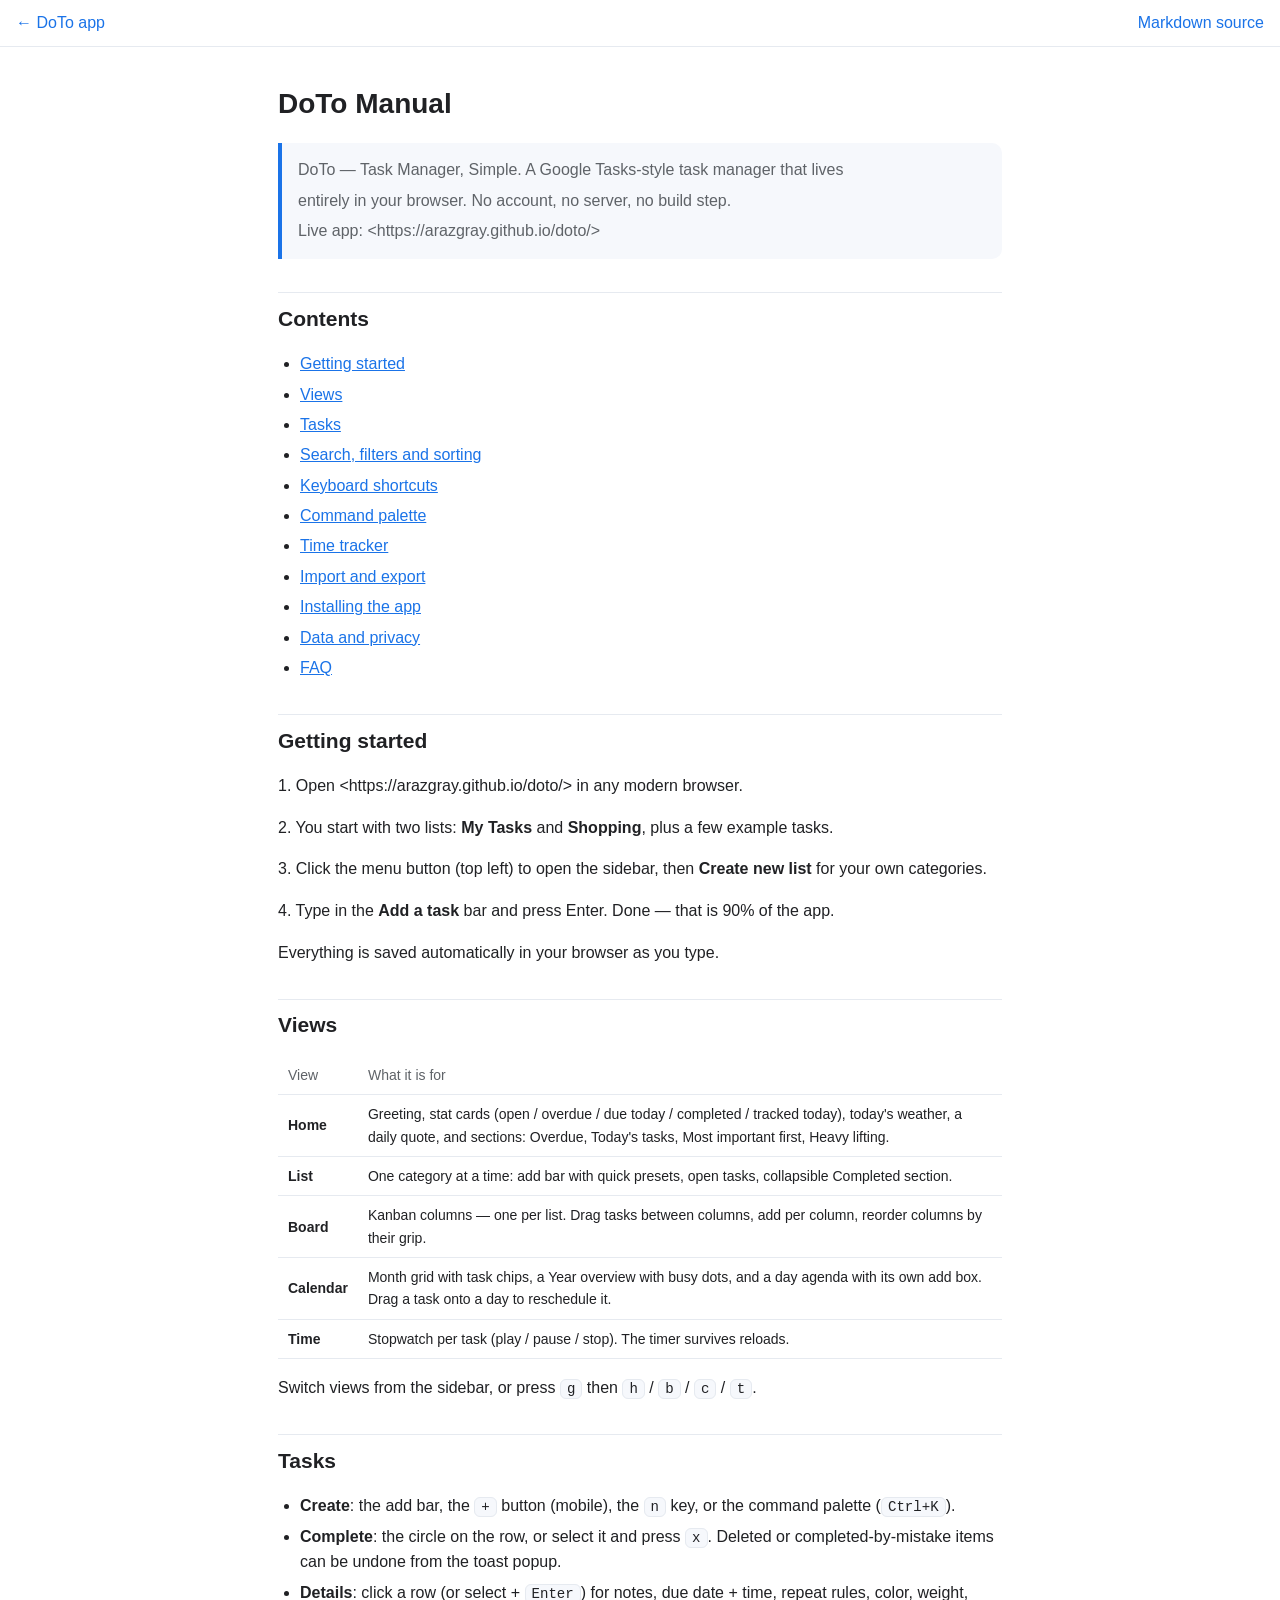
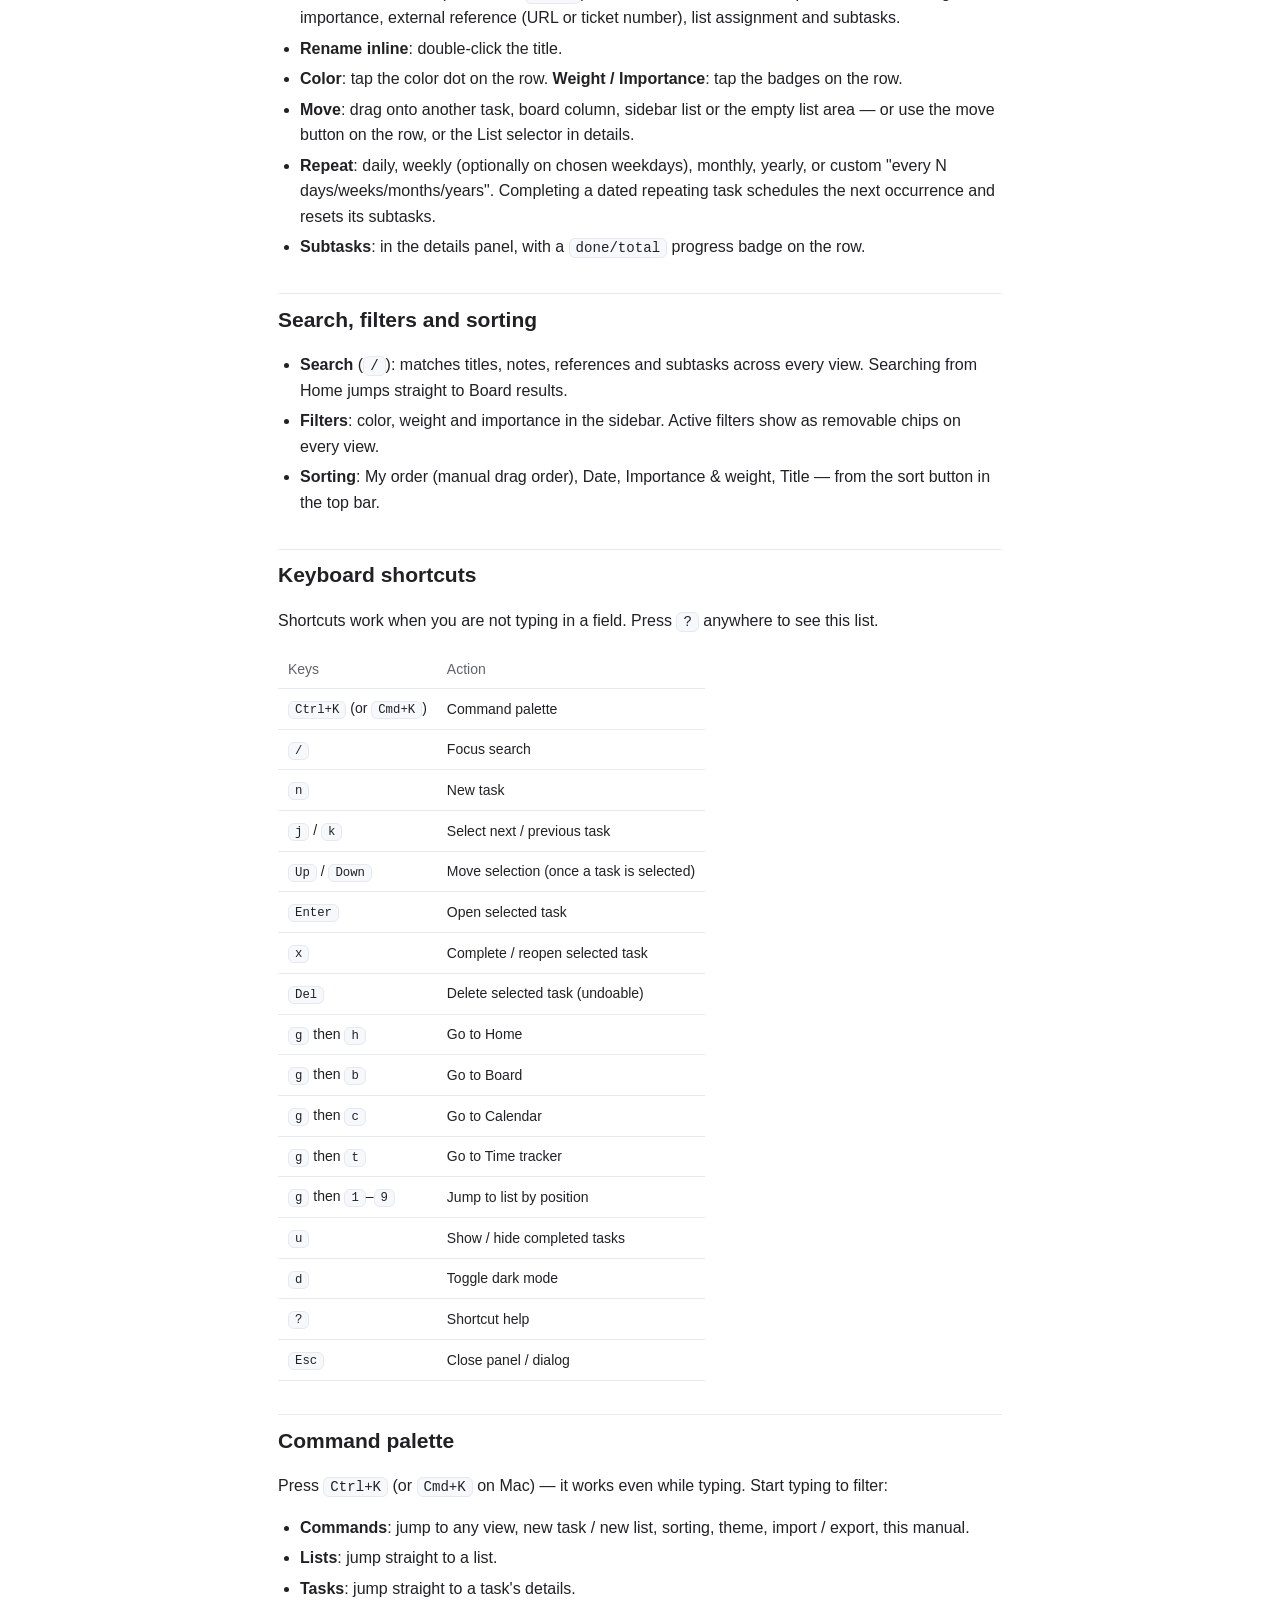
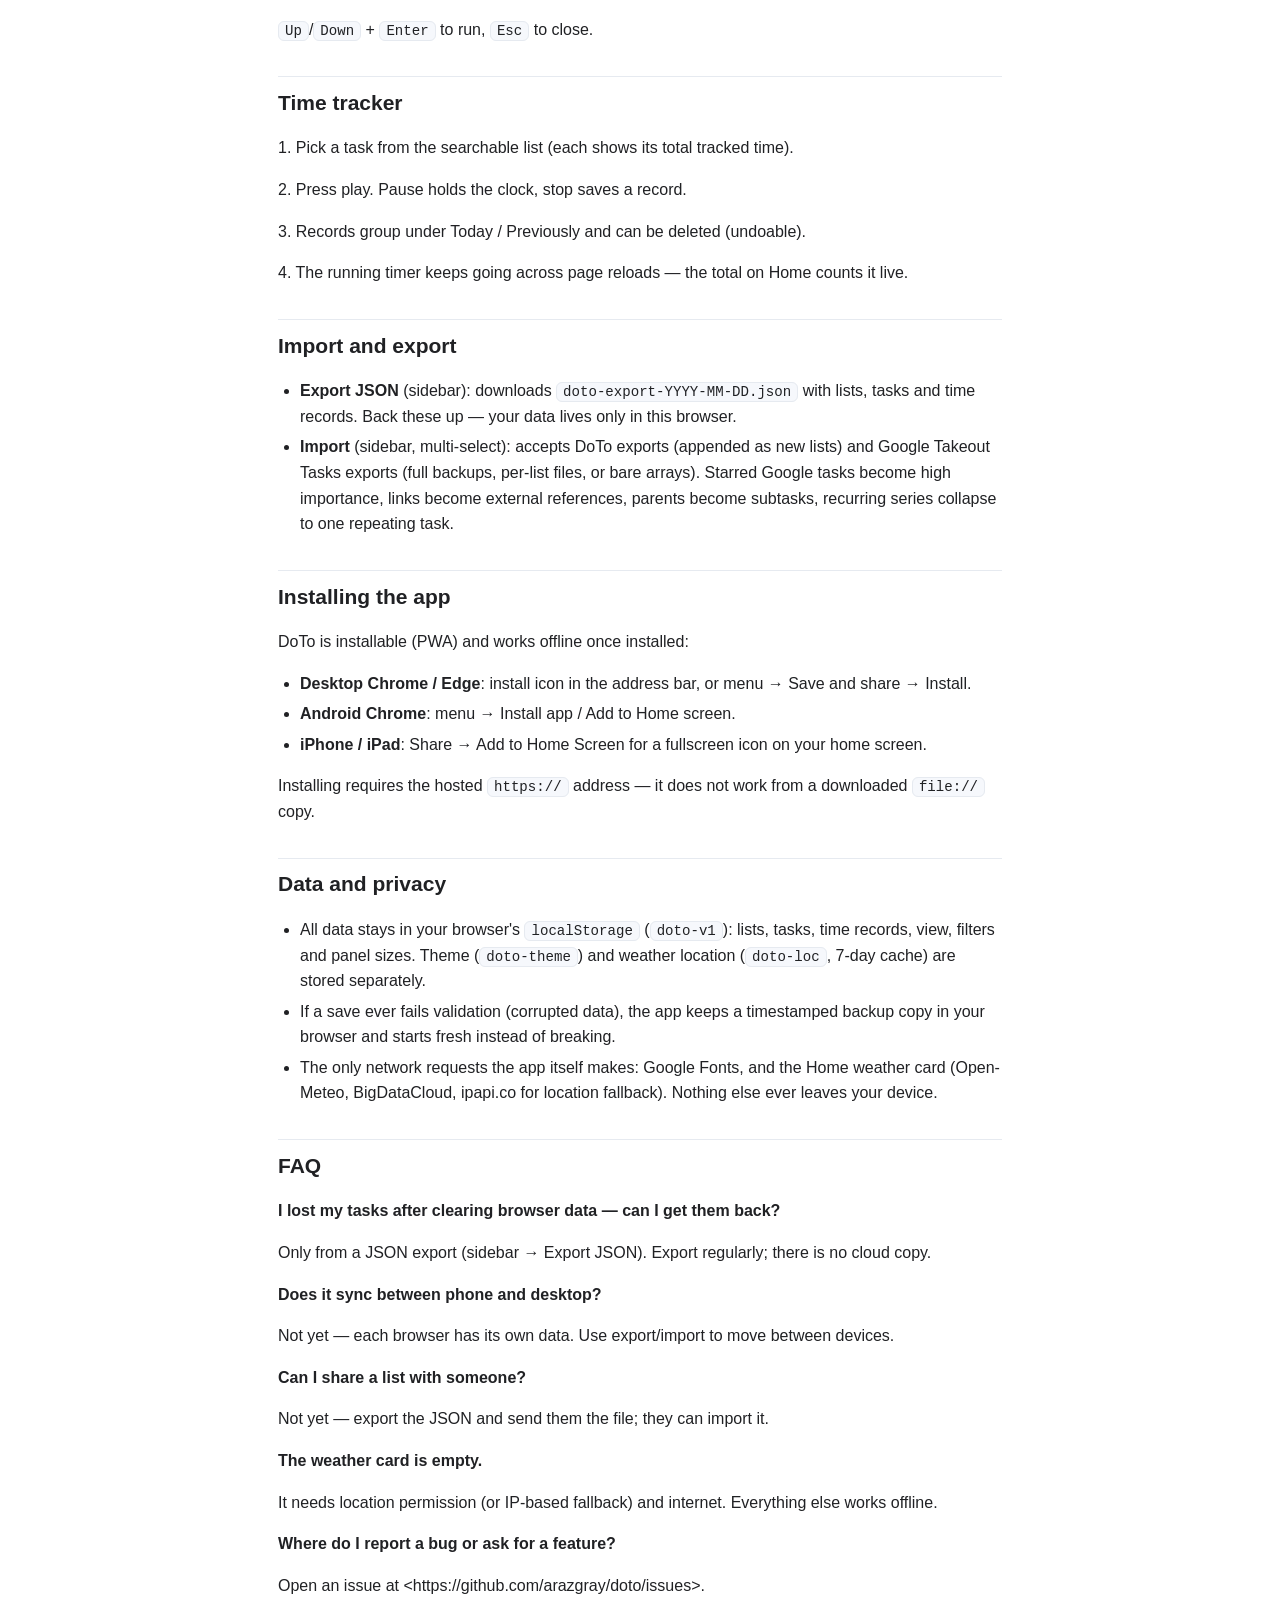
==== manual.html @ 0ad5a166 "Add manual" ====
<!DOCTYPE html>
<html lang="en">
<head>
<meta charset="UTF-8" />
<meta name="viewport" content="width=device-width, initial-scale=1, viewport-fit=cover" />
<title>DoTo Manual</title>
<meta name="description" content="DoTo user manual: views, tasks, shortcuts, import/export, installing and FAQ." />
<meta name="theme-color" content="#1a73e8" />
<link rel="icon" type="image/svg+xml" href="icon.svg" />
<link rel="apple-touch-icon" href="icon-180.png" />
<style>
:root{color-scheme:light;--blue:#1a73e8;--bg:#fff;--bg2:#f6f8fc;--text:#202124;--muted:#5f6368;--line:#dadce0;--line-soft:#e6eaf0}
*{box-sizing:border-box}
body{margin:0;font-family:Roboto,"Segoe UI",Arial,sans-serif;color:var(--text);background:var(--bg);line-height:1.6}
header.top{position:sticky;top:0;background:var(--bg);border-bottom:1px solid var(--line-soft);padding:10px 16px;display:flex;align-items:center;gap:10px;z-index:10}
header.top a.back{color:var(--blue);text-decoration:none;font-weight:500}
header.top .spacer{flex:1}
article{max-width:760px;margin:0 auto;padding:24px 18px 80px}
h1{font-size:28px;margin:.4em 0}
h2{font-size:21px;margin:1.6em 0 .4em;padding-top:.4em;border-top:1px solid var(--line-soft)}
blockquote{margin:1em 0;padding:10px 16px;background:var(--bg2);border-left:4px solid var(--blue);border-radius:0 10px 10px 0;color:var(--muted)}
blockquote p{margin:.3em 0}
table{width:100%;border-collapse:collapse;margin:1em 0;font-size:14px;display:block;overflow-x:auto}
th,td{text-align:left;padding:8px 10px;border-bottom:1px solid var(--line-soft);white-space:nowrap}
th{color:var(--muted);font-weight:500}
td:last-child{white-space:normal}
code{font-family:Consolas,monospace;font-size:.88em;background:var(--bg2);border:1px solid var(--line-soft);border-radius:6px;padding:1px 6px}
a{color:var(--blue)}
ul{padding-left:22px}
li{margin:.3em 0}
.err{color:var(--muted);padding:40px 0;text-align:center}
</style>
</head>
<body>
<header class="top">
  <a class="back" href="./">← DoTo app</a>
  <span class="spacer"></span>
  <a class="back" href="MANUAL.md">Markdown source</a>
</header>
<article id="doc"><p class="err">Loading manual…</p></article>
<script>
'use strict';
const slug = (s) => s.toLowerCase().trim().replace(/[^\w\s-]/g, '').replace(/\s+/g, '-');
const esc = (s) => s.replace(/&/g, '&amp;').replace(/</g, '&lt;').replace(/>/g, '&gt;');
function inline(s) {
  return esc(s)
    .replace(/`([^`]+)`/g, '<code>$1</code>')
    .replace(/\*\*([^*]+)\*\*/g, '<strong>$1</strong>')
    .replace(/\[([^\]]+)\]\(([^)]+)\)/g, '<a href="$2">$1</a>');
}
function render(md) {
  const lines = md.split('\n');
  let html = '', i = 0, inList = false;
  const closeList = () => { if (inList) { html += '</ul>'; inList = false; } };
  while (i < lines.length) {
    const line = lines[i];
    if (/^#{1,3}\s/.test(line)) {
      closeList();
      const lvl = line.match(/^#+/)[0].length, text = line.replace(/^#+\s*/, '');
      html += `<h${lvl} id="${slug(text)}">${inline(text)}</h${lvl}>`;
    } else if (/^\s*>\s?/.test(line)) {
      closeList();
      const qs = [];
      while (i < lines.length && /^\s*>\s?/.test(lines[i])) qs.push(lines[i].replace(/^\s*>\s?/, '')), i++;
      html += '<blockquote>' + qs.map((q) => `<p>${inline(q)}</p>`).join('') + '</blockquote>';
      continue;
    } else if (/^\|.*\|$/.test(line) && i + 1 < lines.length && /^\|[\s:|-]+\|$/.test(lines[i + 1])) {
      closeList();
      const cells = (r) => r.trim().replace(/^\||\|$/g, '').split('|').map((c) => c.trim());
      html += '<table><thead><tr>' + cells(line).map((c) => `<th>${inline(c)}</th>`).join('') + '</tr></thead><tbody>';
      i += 2;
      while (i < lines.length && /^\|.*\|$/.test(lines[i])) {
        html += '<tr>' + cells(lines[i]).map((c) => `<td>${inline(c)}</td>`).join('') + '</tr>';
        i++;
      }
      html += '</tbody></table>';
      continue;
    } else if (/^\s*-\s+/.test(line)) {
      if (!inList) { html += '<ul>'; inList = true; }
      html += `<li>${inline(line.replace(/^\s*-\s+/, ''))}</li>`;
    } else if (!line.trim()) {
      closeList();
    } else {
      closeList();
      html += `<p>${inline(line)}</p>`;
    }
    i++;
  }
  closeList();
  return html;
}
fetch('MANUAL.md')
  .then((r) => { if (!r.ok) throw 0; return r.text(); })
  .then((md) => { document.getElementById('doc').innerHTML = render(md); })
  .catch(() => {
    document.getElementById('doc').innerHTML =
      '<p class="err">Could not load MANUAL.md (open this page over http, or read ' +
      '<a href="https://github.com/arazgray/doto/blob/main/MANUAL.md">MANUAL.md on GitHub</a>).</p>';
  });
</script>
</body>
</html>
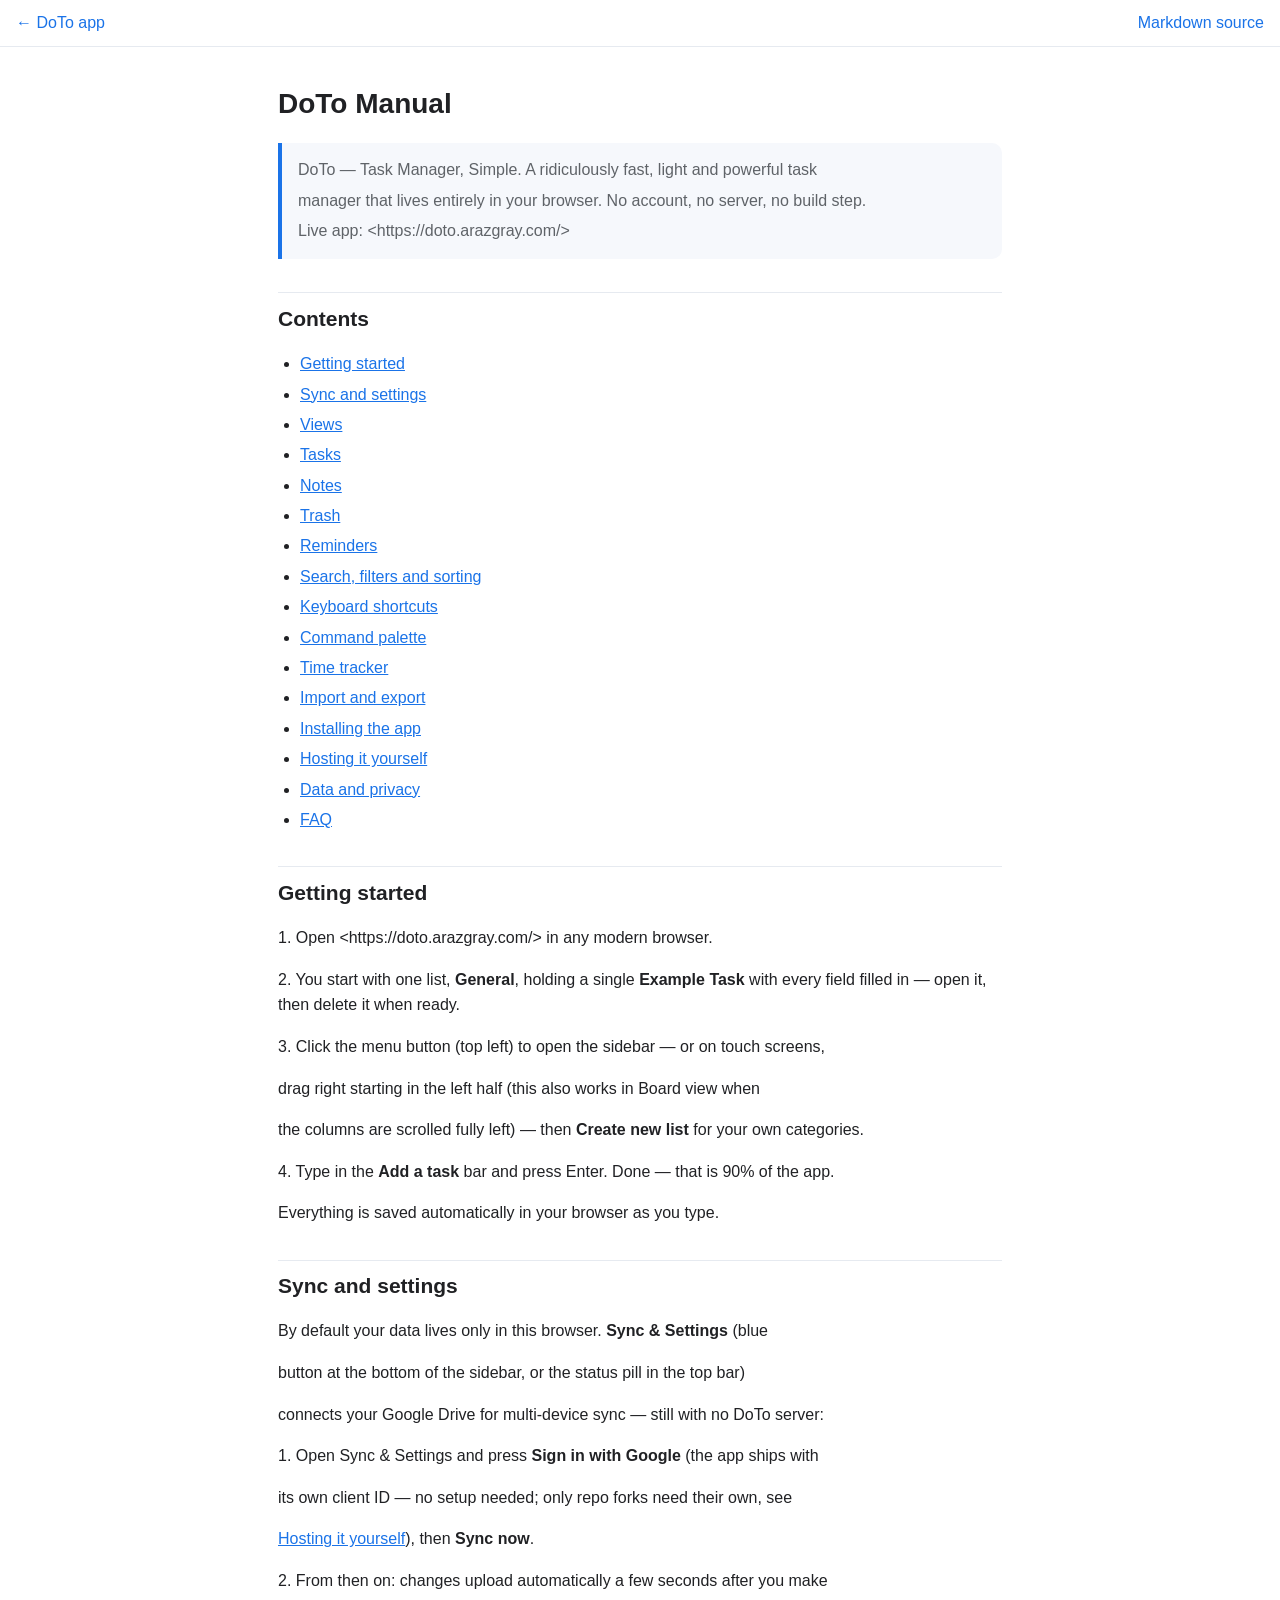
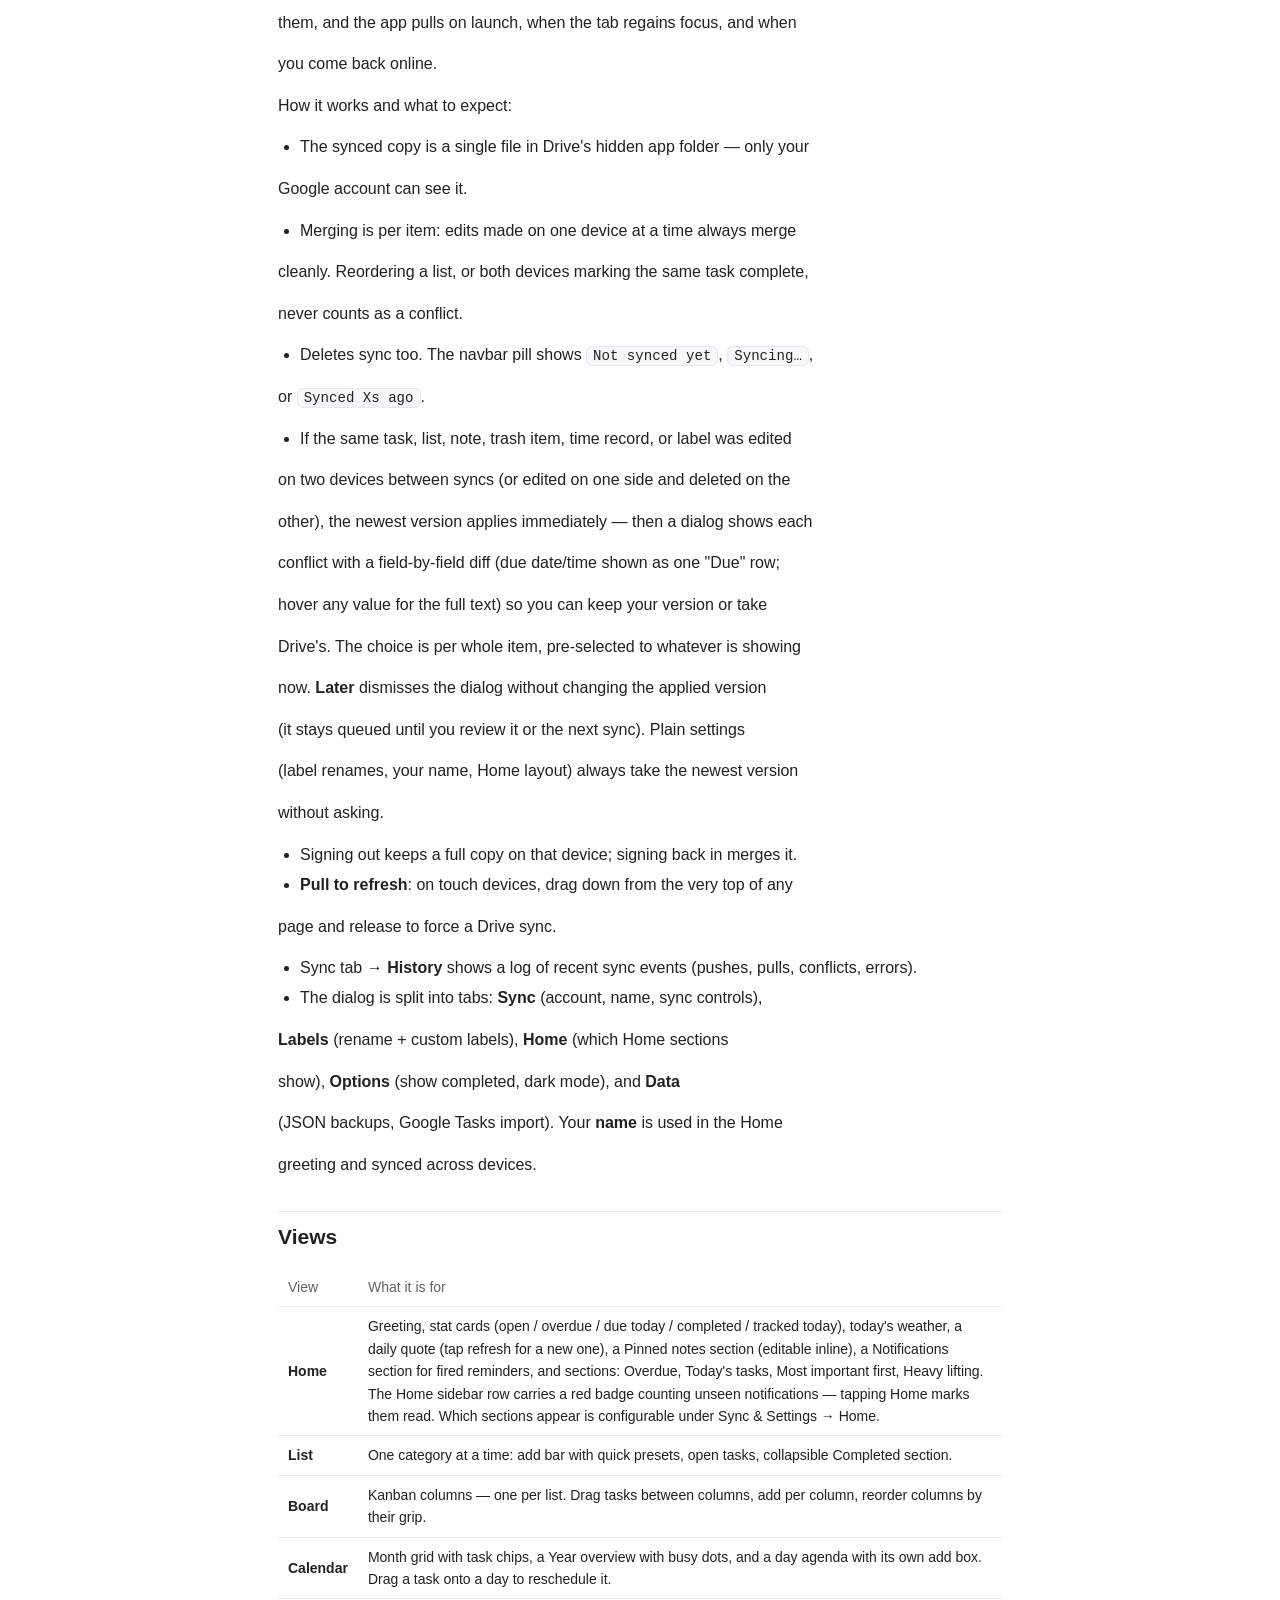
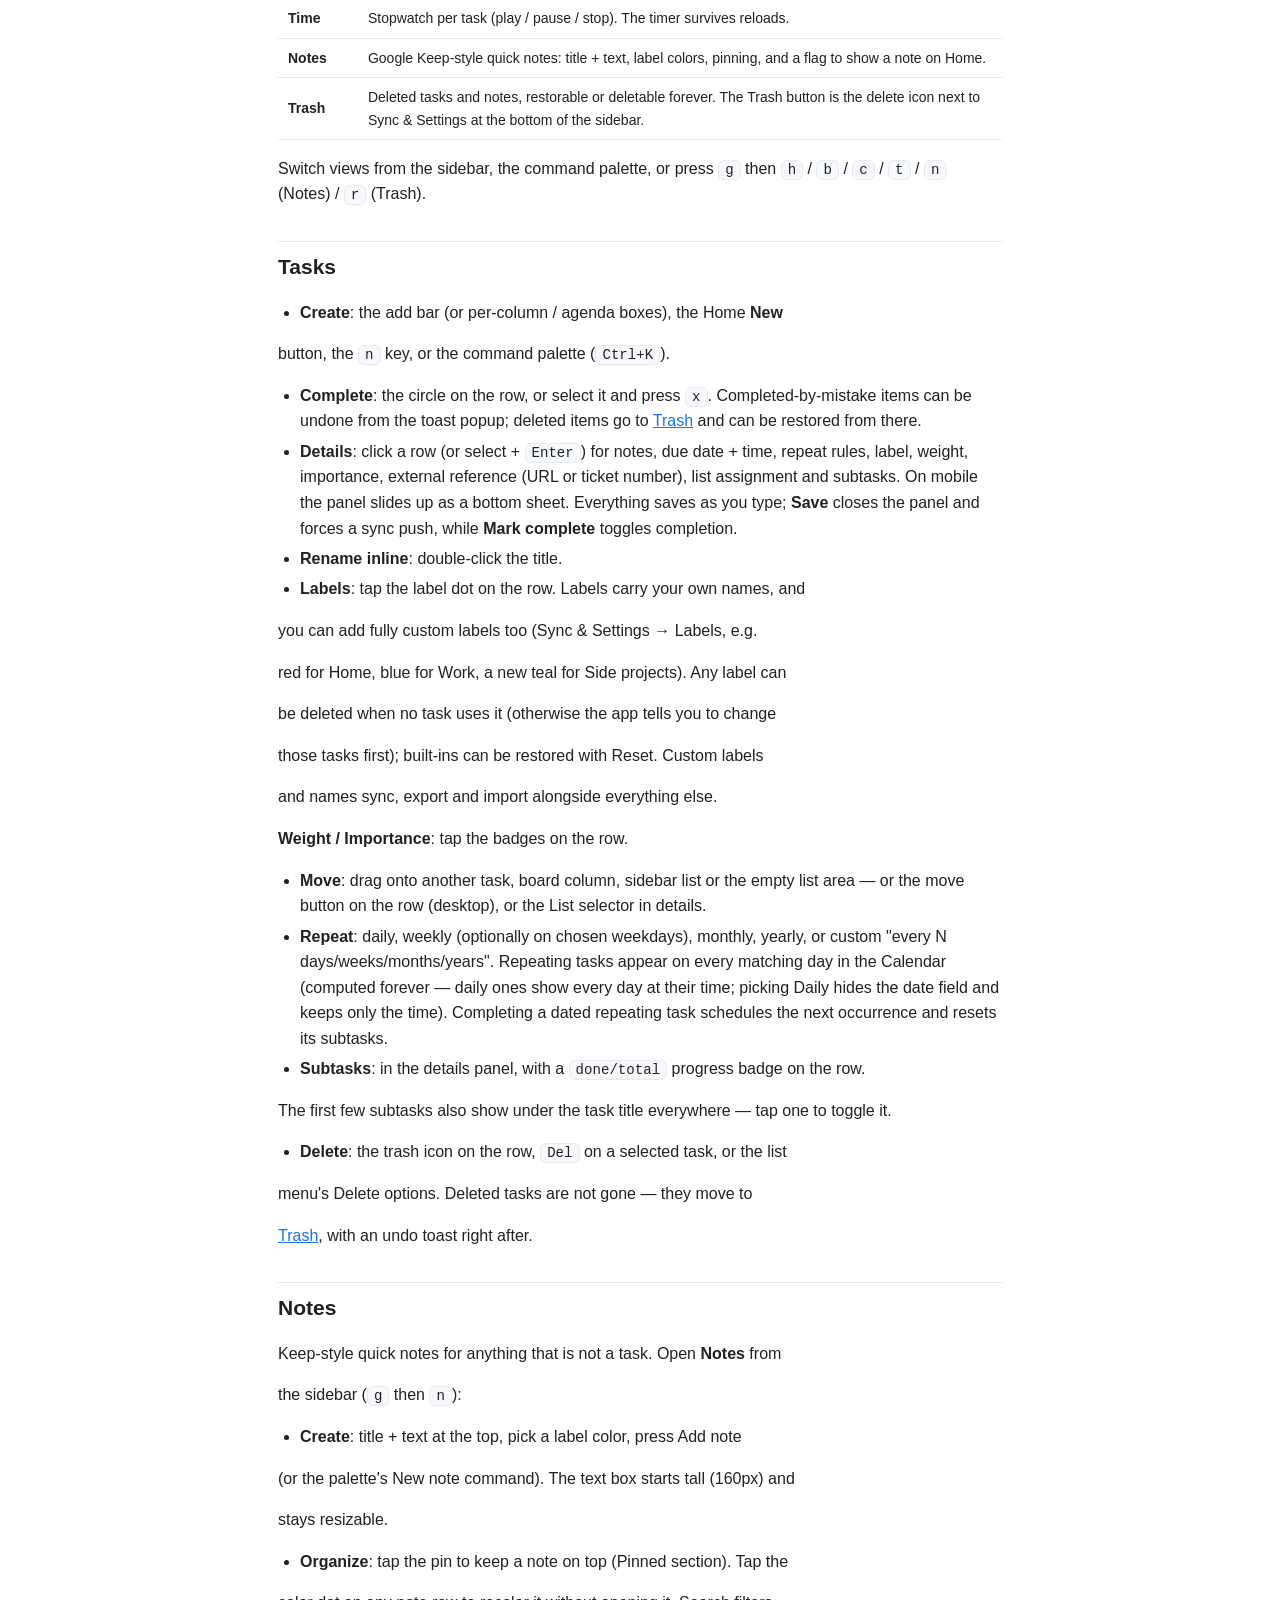
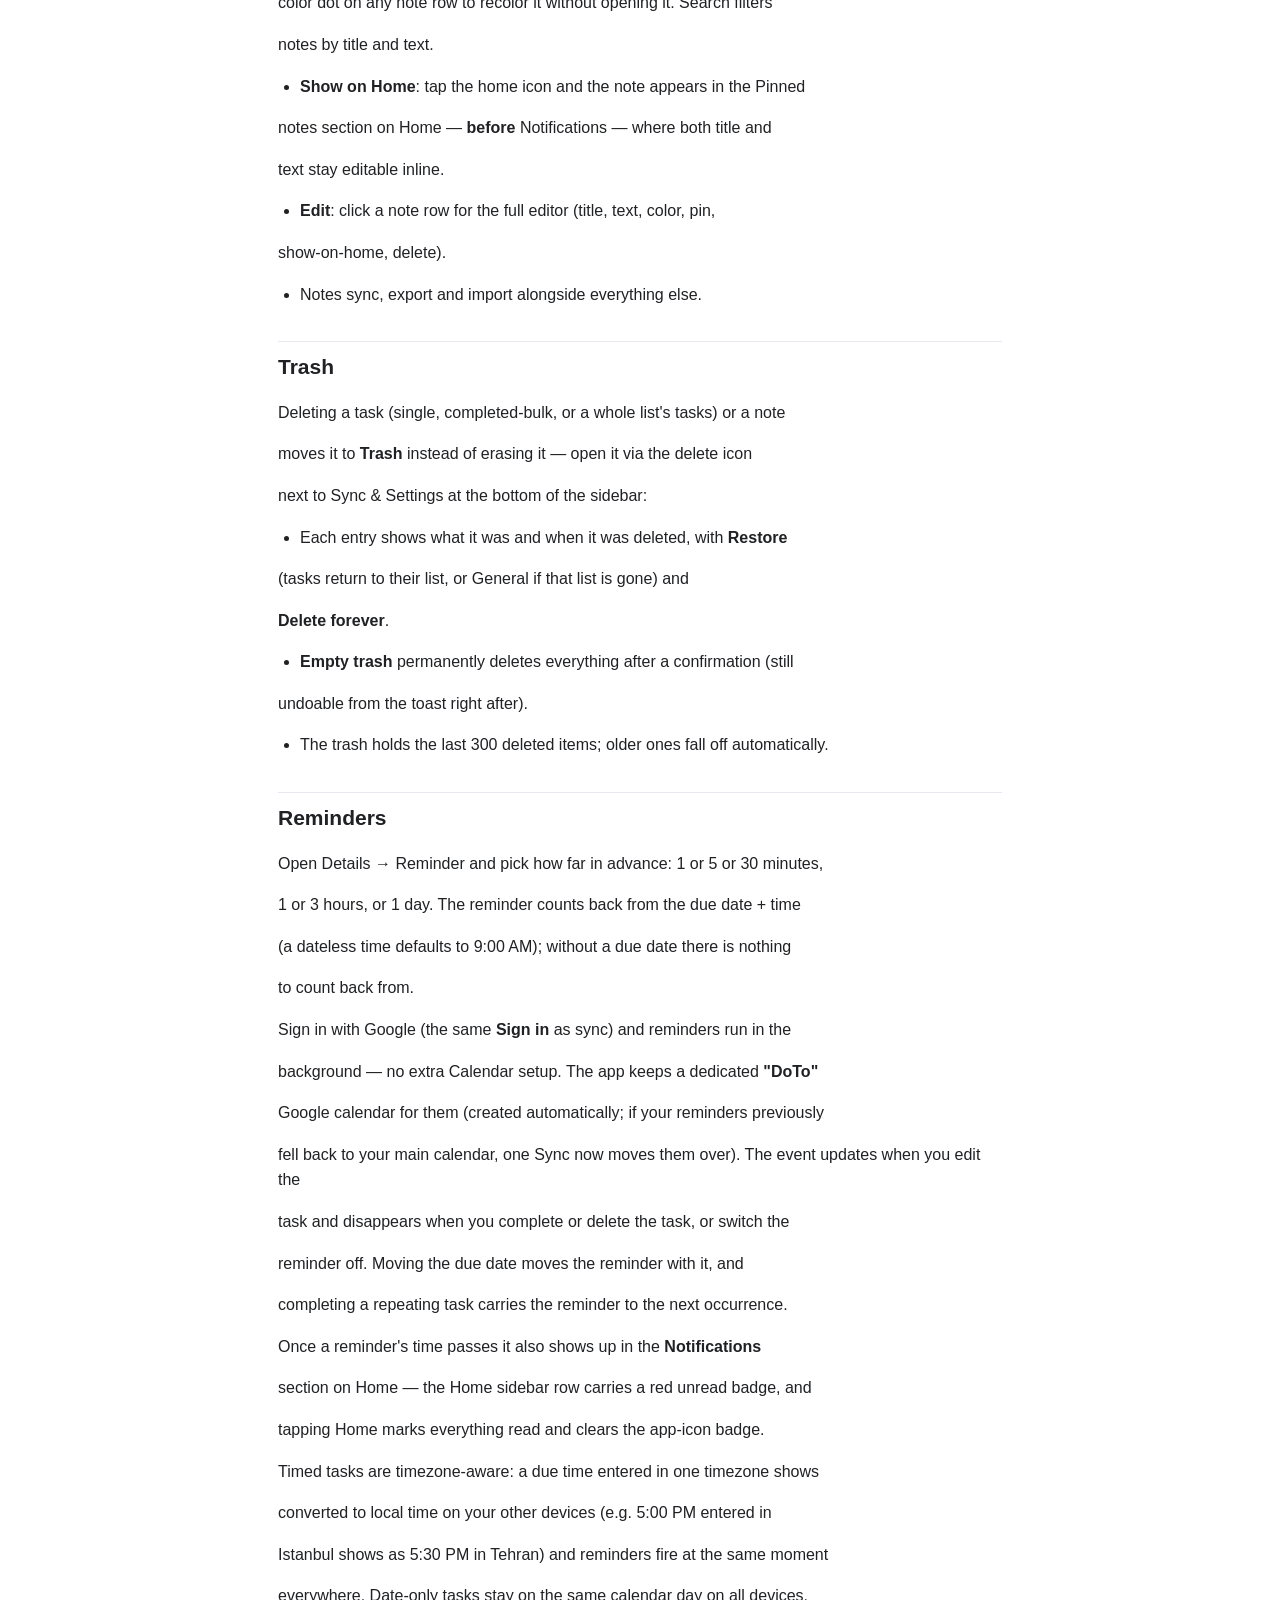
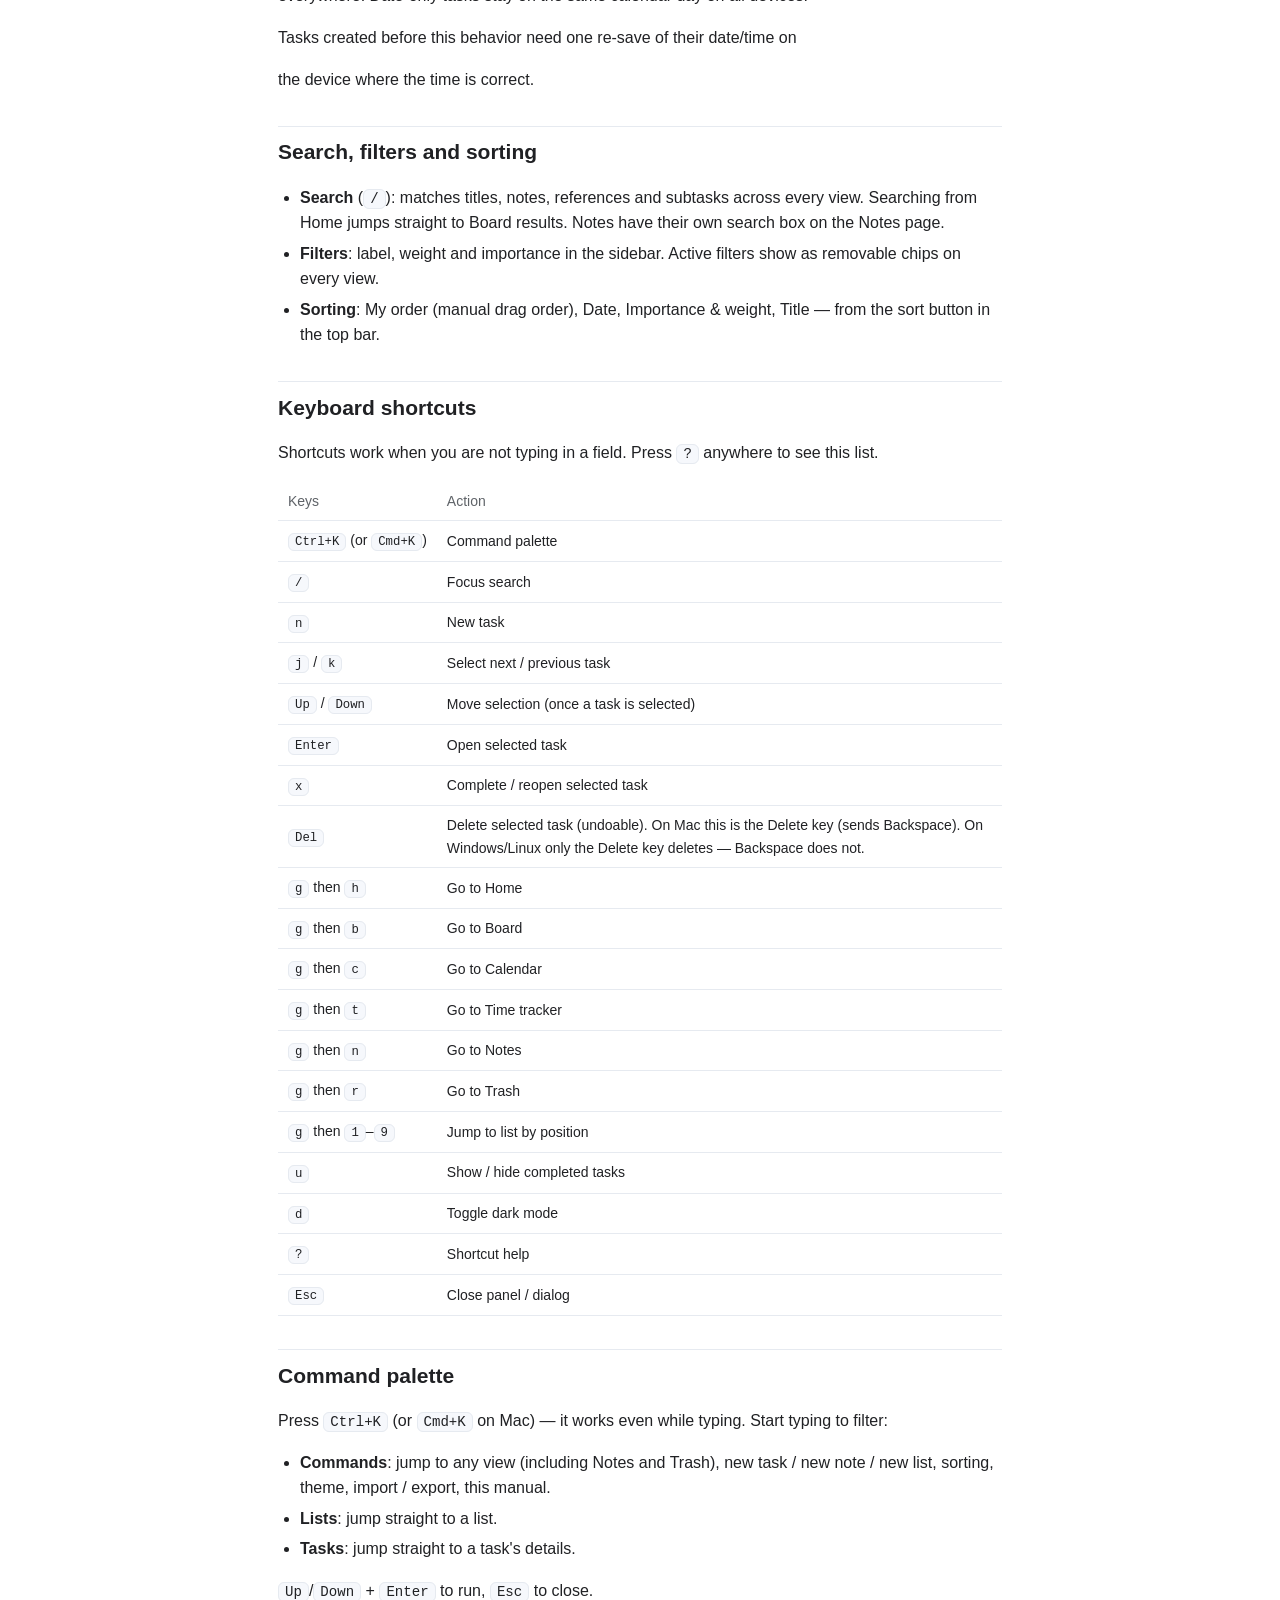
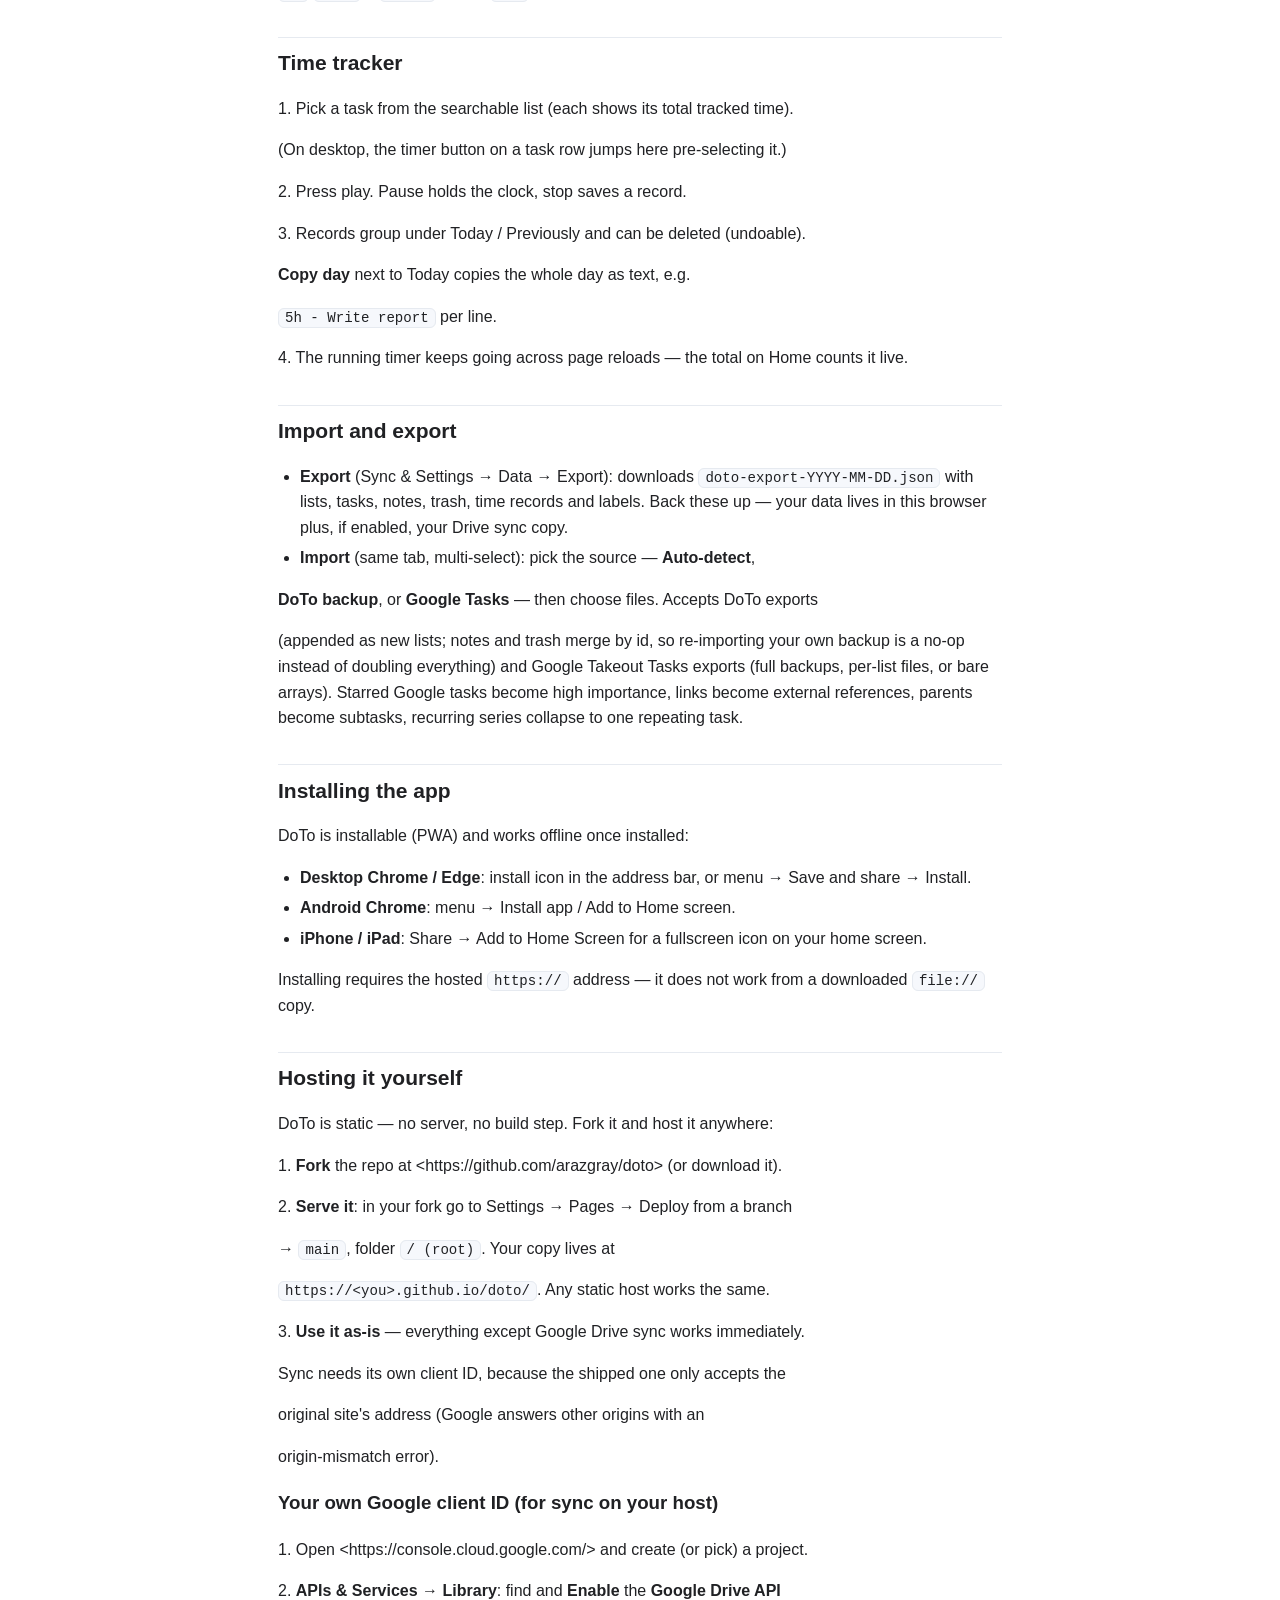
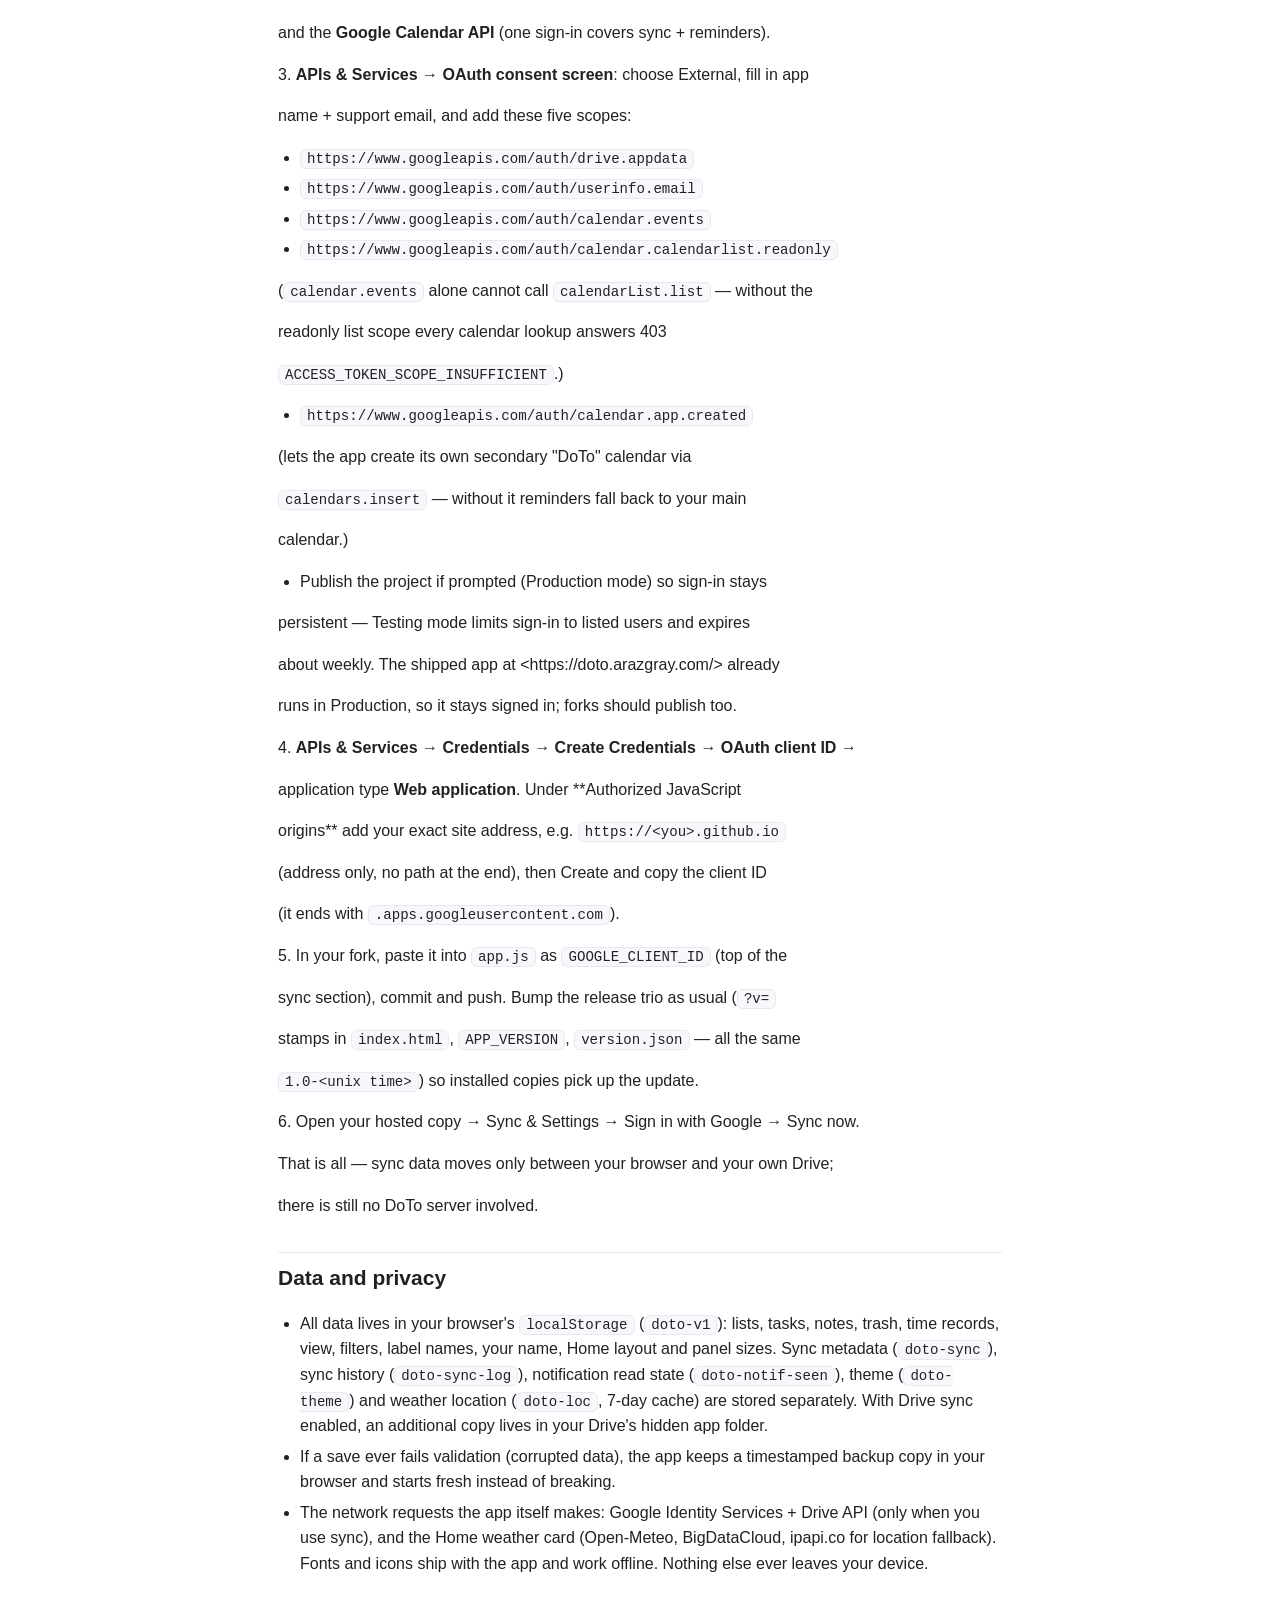
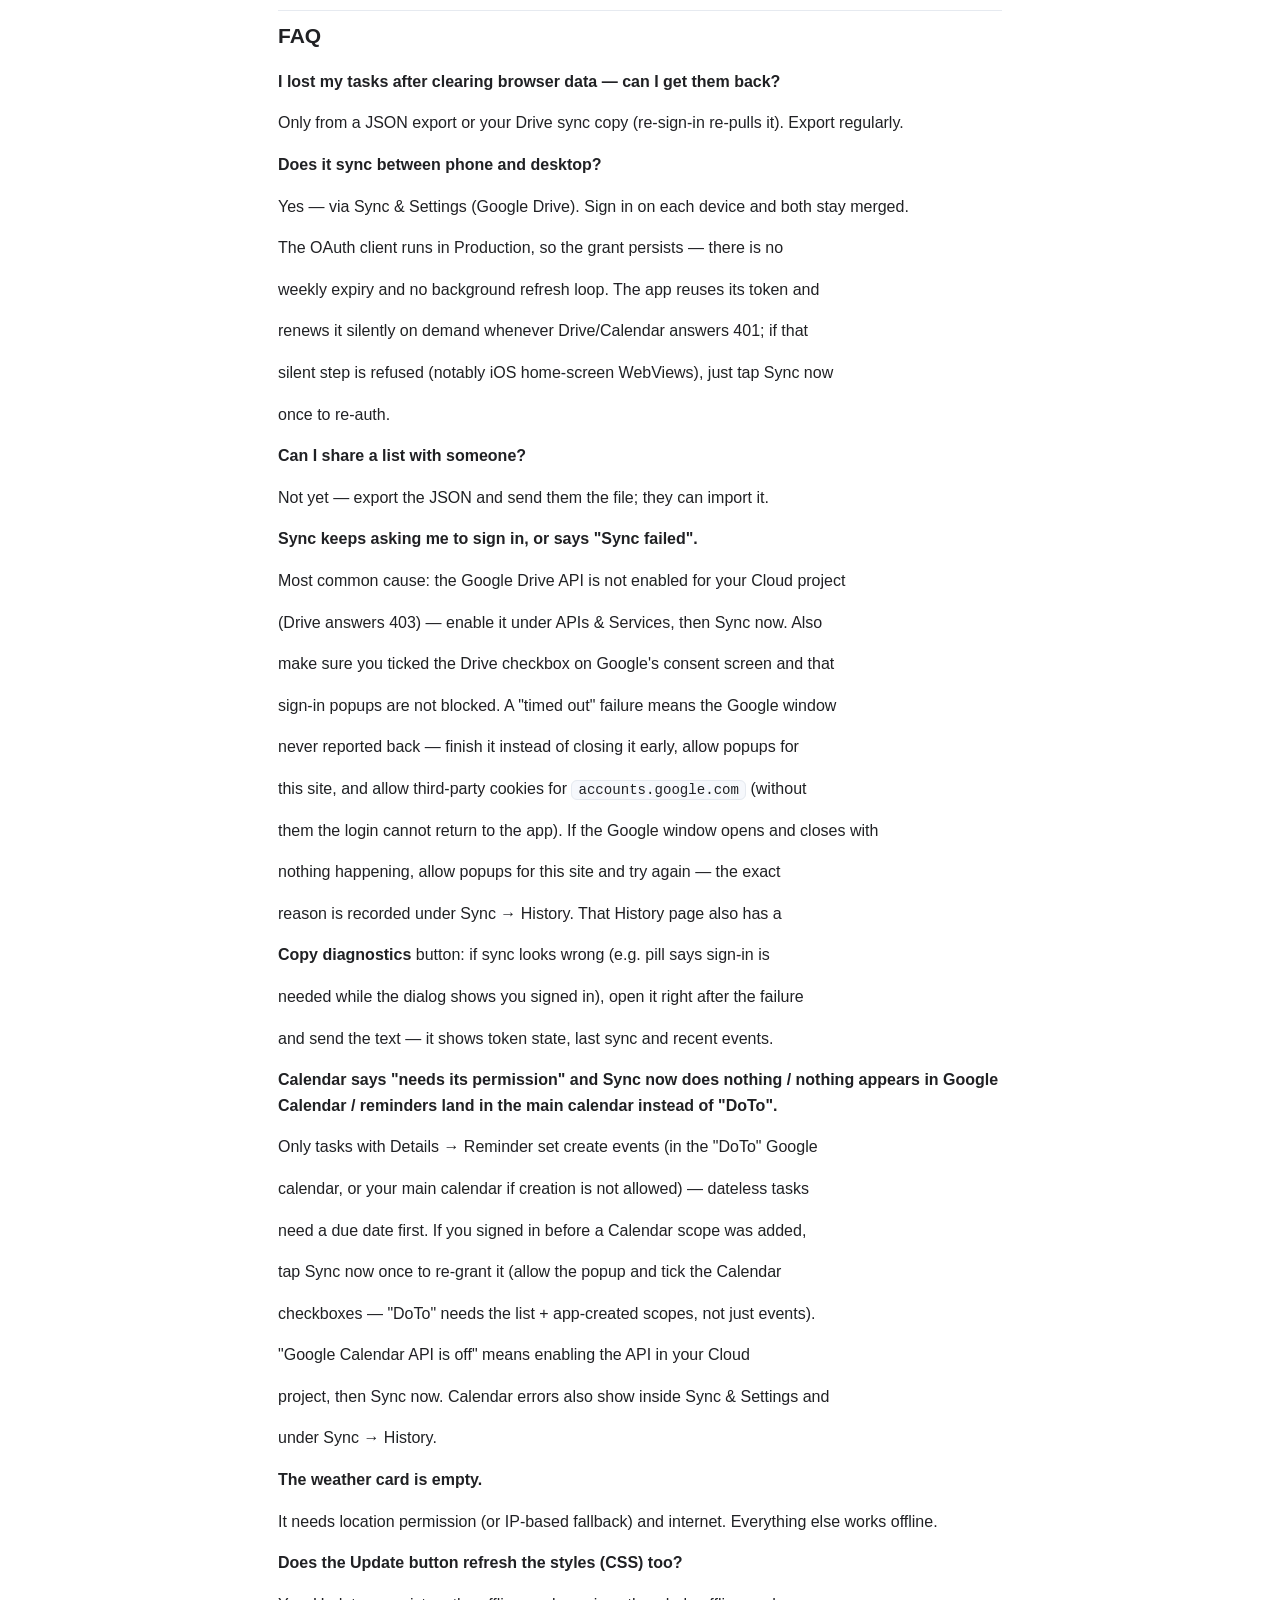
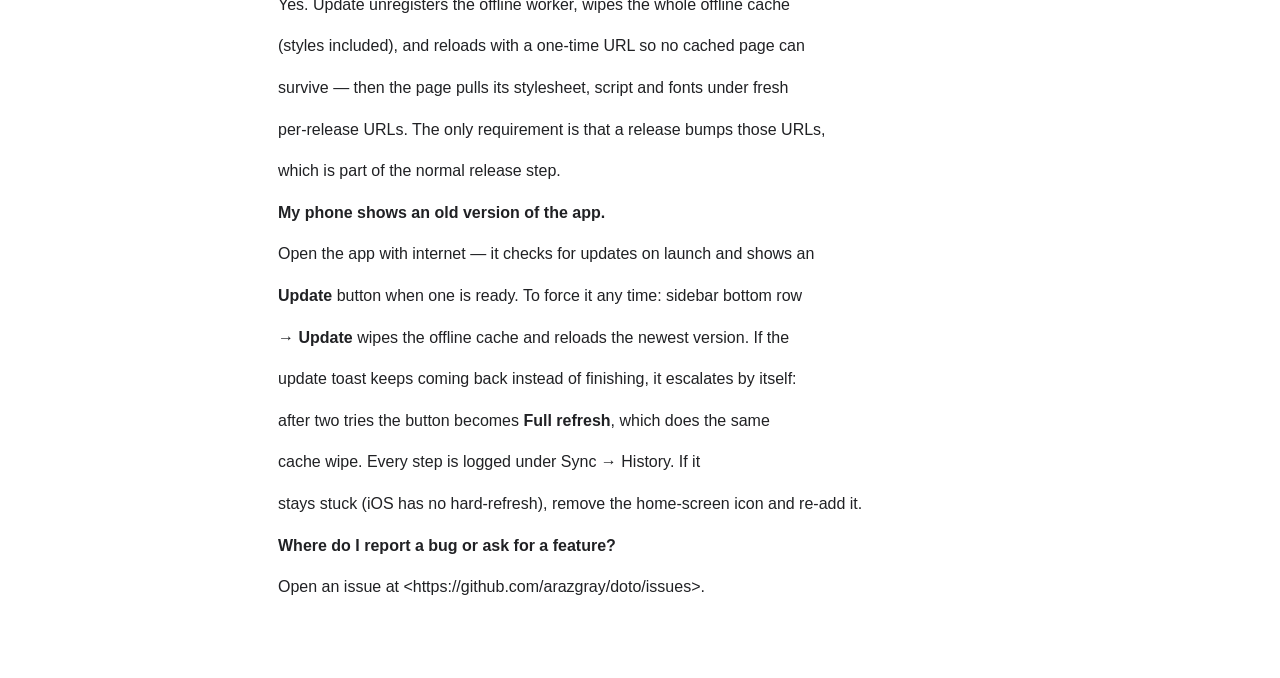
==== commit f6cf49b1: "Update" ====
--- a/manual.html
+++ b/manual.html
@@ -4,10 +4,10 @@
 <meta charset="UTF-8" />
 <meta name="viewport" content="width=device-width, initial-scale=1, viewport-fit=cover" />
 <title>DoTo Manual</title>
-<meta name="description" content="DoTo user manual: views, tasks, shortcuts, import/export, installing and FAQ." />
+<meta name="description" content="DoTo user manual: views, tasks, notes, trash, shortcuts, import/export, installing and FAQ." />
 <meta name="theme-color" content="#1a73e8" />
-<link rel="icon" type="image/svg+xml" href="icon.svg" />
-<link rel="apple-touch-icon" href="icon-180.png" />
+<link rel="icon" type="image/svg+xml" href="assets/icon.svg" />
+<link rel="apple-touch-icon" href="assets/icon-180.png" />
 <style>
 :root{color-scheme:light;--blue:#1a73e8;--bg:#fff;--bg2:#f6f8fc;--text:#202124;--muted:#5f6368;--line:#dadce0;--line-soft:#e6eaf0}
 *{box-sizing:border-box}
